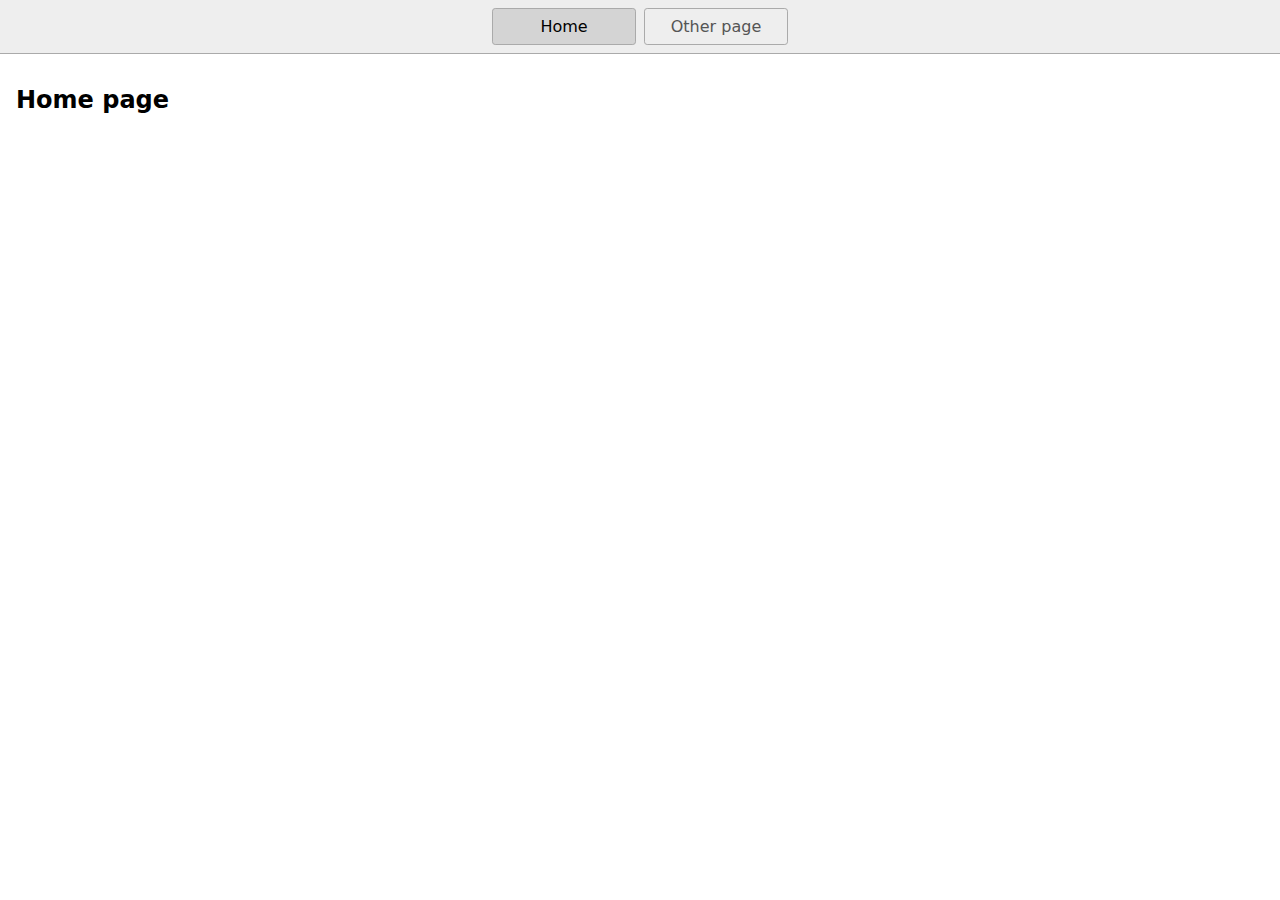
==== index.html @ 962a6b50 "Initial commit" ====
<!DOCTYPE html>
<html lang="en">
  <head>
    <title>Home</title>
    <meta charset="UTF-8" />
    <meta name="viewport" content="width=device-width" />
    <!--
      Need a visual blank slate?
      Remove all code in `styles.css`!
    -->
    <link rel="stylesheet" href="styles.css" />
    <script type="module" src="script.js"></script>
  </head>
  <body>
    <nav>
      <a href="/" aria-current="page">Home</a>
      <a href="/page2.html">Other page</a>
    </nav>
    <main>
      <h1>Home page</h1>
    </main>
  </body>
</html>
---- styles.css ----
* {
  box-sizing: border-box;
}

body {
  margin: 0;
  font-family: system-ui, sans-serif;
  color: black;
  background-color: white;
}

nav {
  display: flex;
  flex-wrap: wrap;
  align-items: center;
  justify-content: center;
  padding: 0.5rem;
  gap: 0.5rem;
  border-bottom: solid 1px #aaa;
  background-color: #eee;
}

nav a {
  display: inline-block;
  min-width: 9rem;
  padding: 0.5rem;
  border-radius: 0.2rem;
  border: solid 1px #aaa;
  text-align: center;
  text-decoration: none;
  color: #555;
}

nav a[aria-current='page'] {
  color: #000;
  background-color: #d4d4d4;
}

main {
  padding: 1rem;
}

h1 {
  font-weight: bold;
  font-size: 1.5rem;
}
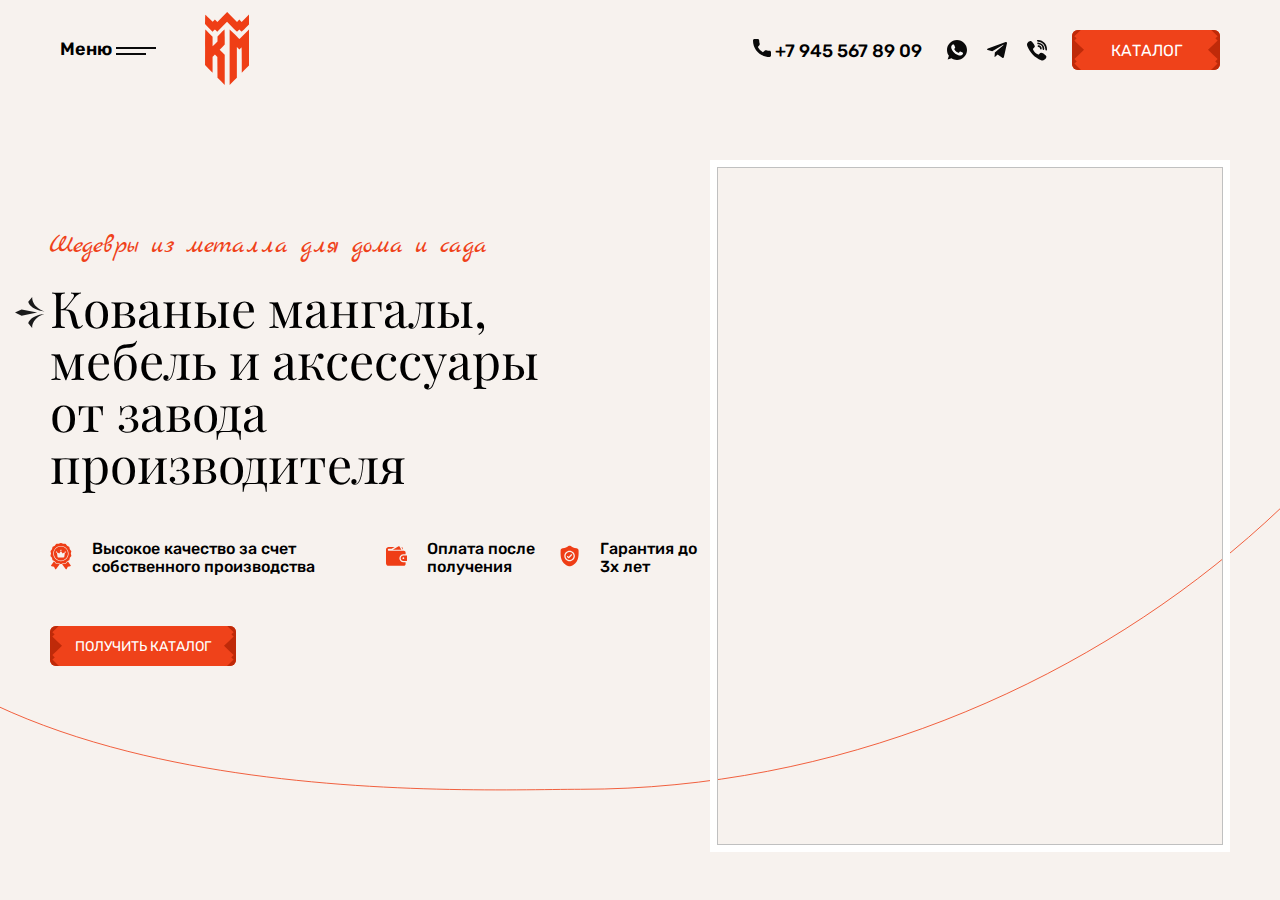
==== commit 93d342fa: "3 files modified" ====
--- a/index.html
+++ b/index.html
@@ -4,20 +4,147 @@
     <title>Home</title>
     <meta charset="UTF-8" />
     <meta name="viewport" content="width=device-width" />
-    <!--
-      Need a visual blank slate?
-      Remove all code in `styles.css`!
-    -->
     <link rel="stylesheet" href="styles.css" />
+    <link rel="preconnect" href="https://fonts.googleapis.com">
+    <link rel="preconnect" href="https://fonts.gstatic.com" crossorigin>
+    <link href="https://fonts.googleapis.com/css2?family=Marck+Script&family=Playfair+Display&family=Rubik:wght@500;600&display=swap" rel="stylesheet">
     <script type="module" src="script.js"></script>
   </head>
   <body>
-    <nav>
-      <a href="/" aria-current="page">Home</a>
-      <a href="/page2.html">Other page</a>
-    </nav>
     <main>
-      <h1>Home page</h1>
+      <!-- header -->
+      <header>
+        <div class="header__left"><a href="" class="menu">
+        <div class="menu__text">Меню</div>
+        <div class="menu__lines"><svg width="40" height="8" viewBox="0 0 40 8" fill="none" xmlns="http://www.w3.org/2000/svg">
+          <line y1="1" x2="40" y2="1" stroke="#0A0A0A" stroke-width="2"/>
+          <line y1="7" x2="30" y2="7" stroke="#0A0A0A" stroke-width="2"/>
+          </svg>
+        </div>
+      </a>
+      <a href="" class="logo"><svg width="44" height="73" viewBox="0 0 44 73" fill="none" xmlns="http://www.w3.org/2000/svg">
+        <path fill-rule="evenodd" clip-rule="evenodd" d="M17.2675 4.96808L12.3639 9.93616L11.1117 8.69728L9.85929 7.45812L8.74734 8.66014L7.63538 9.86188L4.07147 6.24732C2.11118 4.25915 0.440503 2.63305 0.358703 2.63364C0.276904 2.63422 0.162732 4.74786 0.104923 7.33089L0 12.027L3.77896 15.8817L7.55792 19.7363L8.72537 18.5828L9.89282 17.4294L11.0542 18.577L12.2156 19.7246L17.1241 14.7644L22.0327 9.80426L26.8773 14.6998C29.5417 17.3922 31.8576 19.5954 32.0235 19.5954C32.1891 19.5954 32.7669 19.1339 33.3071 18.57L34.2893 17.5446L35.327 18.57C35.8978 19.1339 36.4912 19.5954 36.6459 19.5954C36.8005 19.5954 38.5186 17.9813 40.4635 16.0086L44 12.4215V7.45812V2.49472L40.3106 6.21953L36.621 9.94435L35.4602 8.76952L34.2991 7.5947L33.1603 8.77479L32.0214 9.95488L27.0961 4.97744L22.1711 0L17.2675 4.96808ZM0.092494 35.3153L0.0378648 53.0825L3.80902 56.8804L7.58047 60.678V52.7721V44.866L8.74127 43.7189L9.90236 42.5719L11.1259 43.8099L12.3497 45.0479L12.4234 55.3531L12.4971 65.6584L16.1087 69.3127L19.7203 72.9671V57.9125V42.8579L17.1972 40.293L14.6742 37.7281L17.1972 35.1632L19.7203 32.5983V25.0732C19.7203 20.9346 19.6206 17.5481 19.4989 17.5481C19.3772 17.5481 17.7513 19.0964 15.8859 20.9889L12.4942 24.4298V26.9178V29.4058L10.0373 31.8788L7.58047 34.3519V29.5283V24.7047L4.03563 21.1264C2.08574 19.1584 0.413333 17.5481 0.318815 17.5481C0.224587 17.5481 0.122555 25.5432 0.092494 35.3153ZM24.6341 45.1853V72.9612L28.2471 69.3142L31.8602 65.6672V50.3207V34.9743L33.1372 36.2424L34.4141 37.5105L35.335 36.4495C35.8414 35.866 36.3724 35.3884 36.5149 35.3884C36.6635 35.3884 36.7739 40.7724 36.7739 48.0331V60.6777L40.387 57.0307L44 53.3837V35.396V17.4086L39.2383 22.2199L34.4769 27.0312L33.5297 26.1723C33.0088 25.7002 30.7945 23.5351 28.6084 21.3615L24.6341 17.4098V45.1853Z" fill="#EF3E16"/>
+        </svg>
+      </a></div>
+        <div class="header__right"><div class="phone">
+        <a href="tel:+79455678909" class="phone__img"> <svg width="18" height="18" viewBox="0 0 18 18" fill="none" xmlns="http://www.w3.org/2000/svg">
+          <path d="M16.5556 11.8149C15.4536 11.8149 14.3716 11.6426 13.3462 11.3037C12.8437 11.1323 12.226 11.2896 11.9194 11.6045L9.89547 13.1324C7.54831 11.8794 6.1025 10.4341 4.86669 8.10455L6.34958 6.13336C6.73484 5.74861 6.87303 5.18658 6.70747 4.65923C6.36716 3.62845 6.19428 2.54691 6.19428 1.44441C6.19433 0.647953 5.54638 0 4.74997 0H1.44436C0.647951 0 0 0.647953 0 1.44436C0 10.5733 7.42676 18 16.5556 18C17.352 18 18 17.352 18 16.5556V13.2593C18 12.4629 17.352 11.8149 16.5556 11.8149Z" fill="#0A0A0A"/>
+        </svg></a>            
+        <a href="tel:+79455678909" class="phone__number">+7 945 567 89 09</a>
+      </div>
+      <div class="contacts">
+        <a href="" class="contacts__item"><svg width="20" height="20" viewBox="0 0 20 20" fill="none" xmlns="http://www.w3.org/2000/svg">
+          <path d="M10.0025 0H9.9975C4.48375 0 0 4.485 0 10C0 12.1875 0.705 14.215 1.90375 15.8613L0.6575 19.5763L4.50125 18.3475C6.0825 19.395 7.96875 20 10.0025 20C15.5162 20 20 15.5137 20 10C20 4.48625 15.5162 0 10.0025 0Z" fill="#0A0A0A"/>
+          <path d="M15.8214 14.1207C15.5801 14.802 14.6226 15.367 13.8589 15.532C13.3364 15.6432 12.6539 15.732 10.3564 14.7795C7.41762 13.562 5.52512 10.5757 5.37762 10.382C5.23637 10.1882 4.19012 8.80074 4.19012 7.36574C4.19012 5.93074 4.91887 5.23199 5.21262 4.93199C5.45387 4.68574 5.85262 4.57324 6.23512 4.57324C6.35887 4.57324 6.47012 4.57949 6.57012 4.58449C6.86387 4.59699 7.01137 4.61449 7.20512 5.07824C7.44637 5.65949 8.03387 7.09449 8.10387 7.24199C8.17512 7.38949 8.24637 7.58949 8.14637 7.78324C8.05262 7.98324 7.97012 8.07199 7.82262 8.24199C7.67512 8.41199 7.53512 8.54199 7.38762 8.72449C7.25262 8.88324 7.10012 9.05324 7.27012 9.34699C7.44012 9.63449 8.02762 10.5932 8.89262 11.3632C10.0089 12.357 10.9139 12.6745 11.2376 12.8095C11.4789 12.9095 11.7664 12.8857 11.9426 12.6982C12.1664 12.457 12.4426 12.057 12.7239 11.6632C12.9239 11.3807 13.1764 11.3457 13.4414 11.4457C13.7114 11.5395 15.1401 12.2457 15.4339 12.392C15.7276 12.5395 15.9214 12.6095 15.9926 12.7332C16.0626 12.857 16.0626 13.4382 15.8214 14.1207Z" fill="#FAFAFA"/>
+          </svg></a>
+        <a href="" class="contacts__item"><svg width="20" height="16" viewBox="0 0 20 16" fill="none" xmlns="http://www.w3.org/2000/svg">
+          <path d="M7.84784 10.5451L7.517 15.0122C7.99034 15.0122 8.19534 14.817 8.44118 14.5827L10.6604 12.5467L15.2588 15.7794C16.1022 16.2306 16.6964 15.993 16.9239 15.0346L19.9423 1.45712L19.9431 1.45632C20.2106 0.259523 19.4923 -0.208475 18.6706 0.085124L0.928504 6.60589C-0.282359 7.05709 -0.264025 7.70508 0.722666 7.99868L5.25861 9.35308L15.7947 3.02431C16.2905 2.70911 16.7414 2.88351 16.3705 3.19871L7.84784 10.5451Z" fill="#0A0A0A"/>
+          </svg>
+          </a>
+        <a href="" class="contacts__item">
+        <svg width="20" height="21" viewBox="0 0 20 21" fill="none" xmlns="http://www.w3.org/2000/svg">
+        <path d="M17.2998 8.61897C17.3245 5.72332 14.8582 3.0688 11.8022 2.70172C11.7414 2.6945 11.6752 2.68355 11.6051 2.67192C11.4538 2.64685 11.2973 2.62109 11.1395 2.62109C10.5132 2.62109 10.3457 3.06106 10.3016 3.32348C10.2588 3.57861 10.2997 3.79285 10.4229 3.96057C10.6304 4.24261 10.9953 4.29267 11.2885 4.33282C11.3744 4.3447 11.4555 4.35573 11.5233 4.37097C14.2691 4.98451 15.1936 5.94908 15.6455 8.67147C15.6565 8.73798 15.6615 8.81998 15.6668 8.9069C15.6865 9.23234 15.7275 9.90938 16.4554 9.90938H16.4555C16.5161 9.90938 16.5812 9.90417 16.649 9.89382C17.3269 9.79081 17.3056 9.17193 17.2954 8.87457C17.2925 8.79081 17.2898 8.71159 17.2969 8.65892C17.2987 8.64564 17.2997 8.63228 17.2998 8.61897Z" fill="#0A0A0A"/>
+        <path d="M10.9617 1.63848C11.043 1.64434 11.12 1.64995 11.1841 1.65978C15.6929 2.35319 17.7664 4.4894 18.341 9.03343C18.3508 9.11069 18.3523 9.20488 18.3539 9.30464C18.3596 9.65965 18.3714 10.3982 19.1646 10.4135L19.1892 10.4137C19.438 10.4137 19.6358 10.3387 19.7774 10.1906C20.0243 9.93238 20.0071 9.54873 19.9931 9.24038C19.9898 9.16472 19.9865 9.09348 19.9873 9.03111C20.0446 4.38374 16.0218 0.16952 11.3786 0.0128364C11.3594 0.0121945 11.341 0.0132375 11.3224 0.0158449C11.3133 0.0171686 11.2964 0.0188534 11.2674 0.0188534C11.2212 0.0188534 11.1642 0.014842 11.1038 0.0107505C11.0307 0.00573625 10.9479 0 10.864 0C10.1246 0 9.98401 0.525569 9.96604 0.838857C9.92457 1.56295 10.625 1.61389 10.9617 1.63848Z" fill="#0A0A0A"/>
+        <path d="M18.1234 14.9057C18.0276 14.8325 17.9284 14.7567 17.8357 14.6819C17.3434 14.2858 16.8197 13.9206 16.3131 13.5674C16.208 13.4942 16.1029 13.4209 15.9982 13.3475C15.3494 12.8917 14.7661 12.6703 14.215 12.6703C13.4727 12.6703 12.8256 13.0804 12.2915 13.8891C12.0549 14.2476 11.7678 14.4219 11.414 14.4219C11.2048 14.4219 10.967 14.3622 10.7075 14.2444C8.61329 13.2947 7.1179 11.8387 6.26279 9.9167C5.84942 8.98775 5.98344 8.38055 6.71094 7.88635C7.12407 7.60595 7.89305 7.08395 7.83858 6.08436C7.77688 4.94923 5.27227 1.53367 4.21696 1.14577C3.77017 0.981464 3.30072 0.97994 2.81916 1.14196C1.60596 1.54979 0.735374 2.26602 0.301264 3.21307C-0.118244 4.12818 -0.0993105 5.20266 0.35606 6.32039C1.67243 9.55203 3.52315 12.3696 5.85704 14.6947C8.14152 16.9707 10.9493 18.8351 14.2024 20.2359C14.4956 20.362 14.8031 20.4308 15.0277 20.481C15.1042 20.4982 15.1703 20.5129 15.2185 20.5261C15.245 20.5333 15.2722 20.5372 15.2996 20.5375L15.3253 20.5376C15.3254 20.5376 15.3253 20.5376 15.3255 20.5376C16.8555 20.5376 18.6926 19.1395 19.2569 17.5455C19.7512 16.1498 18.8487 15.46 18.1234 14.9057Z" fill="#0A0A0A"/>
+        <path d="M11.6384 5.32868C11.3764 5.3353 10.8313 5.34882 10.64 5.90407C10.5505 6.16353 10.5612 6.38881 10.6719 6.57365C10.8343 6.84486 11.1454 6.92797 11.4284 6.97358C12.4548 7.13829 12.9819 7.70582 13.0873 8.75952C13.1363 9.25083 13.4671 9.59393 13.8919 9.59393H13.892C13.9234 9.59393 13.9555 9.59208 13.9874 9.58819C14.4983 9.52742 14.746 9.15203 14.7236 8.47263C14.7318 7.76354 14.3607 6.95854 13.7296 6.31732C13.0962 5.67414 12.3328 5.31191 11.6384 5.32868Z" fill="#0A0A0A"/>
+        </svg>
+        </a>
+        <a href="" class="menu__lines menu__adaptive"><svg width="40" height="8" viewBox="0 0 40 8" fill="none" xmlns="http://www.w3.org/2000/svg">
+          <line y1="1" x2="40" y2="1" stroke="#0A0A0A" stroke-width="2"/>
+          <line y1="7" x2="30" y2="7" stroke="#0A0A0A" stroke-width="2"/>
+          </svg>
+        </a>
+      </div>
+      <a href="" class="btn header__btn">
+        <svg class="btn-svg-left" width="12" height="40" viewBox="0 0 12 40" fill="none" xmlns="http://www.w3.org/2000/svg">
+          <path fill-rule="evenodd" clip-rule="evenodd" d="M7.16693 24.4742L2.33385 29.1103L3.53906 30.2942L4.74456 31.4783L3.57519 32.5296L2.40612 33.5809L5.92245 36.9504C7.85659 38.8038 9.4385 40.3833 9.43793 40.4607C9.43736 40.538 7.38117 40.6459 4.86832 40.7006L0.299845 40.7998L-3.45008 37.227L-7.2 33.6541L-6.07787 32.5504L-4.95574 31.4466L-6.07218 30.3486L-7.18862 29.2505L-2.36322 24.6097L-7.53783 19.9689L-2.30035 15.3885C-4.9196 12.8694 -7.06286 10.6799 -7.06286 10.5231C-7.06286 10.3665 -6.6139 9.8202 -6.06535 9.30945L-5.06783 8.38085L-6.06535 7.39978C-6.6139 6.86006 -7.06286 6.29901 -7.06286 6.15281C-7.06286 6.00661 -5.49262 4.38225 -3.57356 2.54336L-0.0839663 -0.800194L4.74456 -0.800194L9.57308 -0.800194L5.94948 2.68792L2.32589 6.17631L3.46879 7.2738L4.61169 8.37156L3.46367 9.44827L2.31564 10.525L7.15782 15.1816L12 19.838L7.16693 24.4742Z" fill="#BF2A09"/>
+        </svg>
+        
+        <div class="btn__text">КАТАЛОГ</div>
+
+        <svg class="btn-svg-right" width="12" height="40" viewBox="0 0 12 40" fill="none" xmlns="http://www.w3.org/2000/svg">
+          <path fill-rule="evenodd" clip-rule="evenodd" d="M4.83307 24.4742L9.66615 29.1103L8.46094 30.2942L7.25544 31.4783L8.42481 32.5296L9.59388 33.5809L6.07755 36.9504C4.14341 38.8038 2.5615 40.3833 2.56207 40.4607C2.56264 40.538 4.61883 40.6459 7.13168 40.7006L11.7002 40.7998L15.4501 37.227L19.2 33.6541L18.0779 32.5504L16.9557 31.4466L18.0722 30.3486L19.1886 29.2505L14.3632 24.6097L19.5378 19.9689L14.3003 15.3885C16.9196 12.8694 19.0629 10.6799 19.0629 10.5231C19.0629 10.3665 18.6139 9.8202 18.0653 9.30945L17.0678 8.38085L18.0653 7.39978C18.6139 6.86006 19.0629 6.29901 19.0629 6.15281C19.0629 6.00661 17.4926 4.38225 15.5736 2.54336L12.084 -0.800194L7.25544 -0.800194L2.42692 -0.800194L6.05052 2.68792L9.67411 6.17631L8.53121 7.2738L7.38831 8.37156L8.53633 9.44827L9.68436 10.525L4.84218 15.1816L-9.16269e-07 19.838L4.83307 24.4742Z" fill="#BF2A09"/>
+        </svg>
+      </a></div>
+      </header>
+      <!-- /header -->
+      <!-- hero section -->
+      <section>
+        <div class="hero container">
+          <div class="hero__content">
+            <div class="text__beauty">Шедевры из металла для дома и сада</div>
+            <div class="text__name"><svg class="text__name-point" width="30" height="32" viewBox="0 0 30 32" fill="none" xmlns="http://www.w3.org/2000/svg">
+              <g clip-path="url(#clip0_89_283)">
+              <path d="M17.1899 0.000643868L13.2899 4.75064C13.2899 4.75064 14.1199 12.2506 29.6699 14.4306C29.6699 14.4406 16.9899 10.8306 17.1899 0.000643868Z" fill="#1A1A1A"/>
+              <path d="M17.1899 31.0605L13.2899 26.3105C13.2899 26.3105 14.1199 18.8105 29.6699 16.6305C29.6699 16.6305 16.9899 20.2405 17.1899 31.0605Z" fill="#1A1A1A"/>
+              <path d="M-8.80125e-05 15.5309L6.55991 12.4009L22.1599 15.5309L6.55991 18.6709L-8.80125e-05 15.5309Z" fill="#1A1A1A"/>
+              </g>
+              <defs>
+              <clipPath id="clip0_89_283">
+              <rect width="29.67" height="31.06" fill="white" transform="translate(29.6699 31.0605) rotate(180)"/>
+              </clipPath>
+              </defs>
+              </svg>
+              Кованые мангалы, мебель и аксессуары от завода производителя</div>
+            <div class="hero__cards">
+              <div class="hero__card"><svg width="26" height="32" viewBox="0 0 26 32" fill="none" xmlns="http://www.w3.org/2000/svg">
+                <path d="M21.3479 22.6445L20.8375 22.8903L19.3522 24.7528C19.2121 24.9294 19.0338 25.072 18.8307 25.1698C18.6276 25.2676 18.4049 25.3181 18.1795 25.3175H15.7972L14.4512 25.9658L18.6474 31.483C18.7173 31.575 18.8076 31.6496 18.9111 31.7009C19.0147 31.7523 19.1287 31.779 19.2442 31.779C19.2683 31.779 19.2925 31.7778 19.3167 31.7755C19.444 31.7632 19.566 31.7185 19.6711 31.6458C19.7762 31.573 19.861 31.4746 19.9174 31.3599L21.2318 28.6864L24.1592 28.1338C24.2848 28.1101 24.4023 28.0547 24.5005 27.9728C24.5986 27.8909 24.6743 27.7853 24.7201 27.6659C24.766 27.5466 24.7806 27.4175 24.7625 27.291C24.7445 27.1644 24.6944 27.0445 24.617 26.9428L21.3479 22.6445Z" fill="#EF3E16"/>
+                <path d="M7.82056 25.3175C7.59514 25.318 7.37252 25.2675 7.16941 25.1697C6.96631 25.0719 6.788 24.9294 6.64787 24.7528L5.1625 22.8903L4.65218 22.6445L1.38306 26.9427C1.30566 27.0445 1.25555 27.1643 1.23749 27.2909C1.21944 27.4175 1.23404 27.5465 1.27991 27.6659C1.32578 27.7852 1.4014 27.8909 1.49958 27.9727C1.59776 28.0546 1.71524 28.1101 1.84087 28.1338L4.76831 28.6863L6.08262 31.3598C6.13902 31.4746 6.22382 31.573 6.32895 31.6457C6.43408 31.7185 6.55606 31.7631 6.68331 31.7755C6.70756 31.7778 6.73173 31.7789 6.75581 31.779C6.87138 31.779 6.98538 31.7522 7.08892 31.7009C7.19246 31.6495 7.28273 31.575 7.35268 31.483L11.5489 25.9657L10.2029 25.3175H7.82056Z" fill="#EF3E16"/>
+                <path d="M24.8012 13.0625L25.3694 10.573C25.3945 10.4632 25.3945 10.3491 25.3694 10.2392C25.3443 10.1294 25.2949 10.0266 25.2246 9.9385L23.6325 7.94213L23.0644 5.45269C23.0393 5.34285 22.9898 5.24007 22.9195 5.15198C22.8493 5.06389 22.7601 4.99276 22.6586 4.94388L20.358 3.83594L18.7659 1.83956C18.6957 1.75147 18.6065 1.68034 18.505 1.63146C18.4034 1.58257 18.2922 1.55719 18.1795 1.55719H15.6261L13.3255 0.449251C13.224 0.400378 13.1127 0.375 13 0.375C12.8874 0.375 12.7761 0.400378 12.6746 0.449251L10.374 1.55719H7.82054C7.70788 1.5572 7.59667 1.58259 7.49517 1.63147C7.39366 1.68036 7.30448 1.75148 7.23423 1.83956L5.64211 3.83594L3.34154 4.94375C3.24003 4.99263 3.15083 5.06376 3.08057 5.15184C3.01032 5.23993 2.96081 5.34272 2.93573 5.45256L2.36754 7.94213L0.775482 9.9385C0.705224 10.0266 0.655715 10.1294 0.630634 10.2392C0.605553 10.3491 0.605544 10.4632 0.630607 10.573L1.19886 13.0625L0.630607 15.552C0.605544 15.6619 0.605553 15.7759 0.630634 15.8858C0.655715 15.9956 0.705224 16.0984 0.775482 16.1865L2.36754 18.1829L2.93573 20.6723C2.96081 20.7822 3.01032 20.8849 3.08057 20.973C3.15083 21.0611 3.24003 21.1322 3.34154 21.1811L5.64211 22.2891L7.23423 24.2854C7.30448 24.3735 7.39366 24.4446 7.49517 24.4935C7.59667 24.5424 7.70788 24.5678 7.82054 24.5678H10.374L12.6746 25.6758C12.7761 25.7246 12.8874 25.75 13 25.75C13.1127 25.75 13.224 25.7246 13.3255 25.6758L15.6261 24.5678H18.1795C18.2922 24.5678 18.4034 24.5424 18.505 24.4935C18.6065 24.4447 18.6957 24.3735 18.7659 24.2854L20.358 22.2891L22.6586 21.1812C22.7601 21.1324 22.8493 21.0612 22.9195 20.9731C22.9898 20.8851 23.0393 20.7823 23.0644 20.6724L23.6325 18.183L25.2246 16.1866C25.2949 16.0985 25.3443 15.9957 25.3694 15.8859C25.3945 15.7761 25.3945 15.662 25.3694 15.5521L24.8012 13.0625ZM13 22.25C7.96879 22.25 3.87504 18.1566 3.87504 13.125C3.87504 8.09344 7.96879 4 13 4C18.0313 4 22.125 8.09375 22.125 13.125C22.125 18.1562 18.0316 22.25 13 22.25Z" fill="#EF3E16"/>
+                <path d="M13 4.75C8.382 4.75 4.625 8.507 4.625 13.125C4.625 17.743 8.382 21.5 13 21.5C17.618 21.5 21.375 17.743 21.375 13.125C21.375 8.507 17.618 4.75 13 4.75ZM13 8.52038C13.1483 8.52038 13.2933 8.56436 13.4167 8.64677C13.54 8.72918 13.6361 8.84632 13.6929 8.98336C13.7497 9.12041 13.7645 9.27121 13.7356 9.41669C13.7066 9.56218 13.6352 9.69582 13.5303 9.8007C13.4254 9.90559 13.2918 9.97703 13.1463 10.006C13.0008 10.0349 12.85 10.0201 12.713 9.96328C12.5759 9.90652 12.4588 9.81039 12.3764 9.68705C12.294 9.56372 12.25 9.41871 12.25 9.27038C12.25 9.07146 12.329 8.8807 12.4697 8.74004C12.6103 8.59939 12.8011 8.52038 13 8.52038ZM7.75 12C7.60166 12 7.45666 11.956 7.33332 11.8736C7.20999 11.7912 7.11386 11.6741 7.05709 11.537C7.00032 11.4 6.98547 11.2492 7.01441 11.1037C7.04335 10.9582 7.11478 10.8246 7.21967 10.7197C7.32456 10.6148 7.4582 10.5433 7.60368 10.5144C7.74917 10.4855 7.89997 10.5003 8.03701 10.5571C8.17406 10.6139 8.29119 10.71 8.3736 10.8333C8.45601 10.9567 8.5 11.1017 8.5 11.25C8.5 11.4489 8.42098 11.6397 8.28033 11.7803C8.13968 11.921 7.94891 12 7.75 12ZM17.6649 12.8414L16.9513 17.1233C16.9221 17.2984 16.8317 17.4575 16.6962 17.5723C16.5608 17.687 16.389 17.75 16.2114 17.75H9.78856C9.61102 17.75 9.43924 17.687 9.30377 17.5723C9.16831 17.4575 9.07794 17.2984 9.04875 17.1233L8.33506 12.8414C8.31109 12.6977 8.3295 12.5501 8.38804 12.4167C8.44657 12.2833 8.54269 12.1698 8.66467 12.0901C8.78664 12.0104 8.92918 11.968 9.07487 11.968C9.22056 11.968 9.3631 12.0104 9.48506 12.0901L11.0226 13.0943L12.3594 10.9006C12.4264 10.7907 12.5205 10.6999 12.6326 10.6369C12.7448 10.574 12.8712 10.5409 12.9999 10.5409C13.1285 10.5409 13.255 10.574 13.3671 10.6369C13.4793 10.6999 13.5734 10.7907 13.6403 10.9006L14.9772 13.0943L16.5147 12.0901C16.6367 12.0104 16.7793 11.968 16.9249 11.968C17.0706 11.968 17.2132 12.0104 17.3351 12.0901C17.4571 12.1698 17.5532 12.2833 17.6118 12.4167C17.6703 12.5501 17.6887 12.6977 17.6647 12.8414H17.6649ZM18.25 12C18.1017 12 17.9567 11.956 17.8333 11.8736C17.71 11.7912 17.6139 11.6741 17.5571 11.537C17.5003 11.4 17.4855 11.2492 17.5144 11.1037C17.5434 10.9582 17.6148 10.8246 17.7197 10.7197C17.8246 10.6148 17.9582 10.5433 18.1037 10.5144C18.2492 10.4855 18.4 10.5003 18.537 10.5571C18.6741 10.6139 18.7912 10.71 18.8736 10.8333C18.956 10.9567 19 11.1017 19 11.25C19 11.4489 18.921 11.6397 18.7803 11.7803C18.6397 11.921 18.4489 12 18.25 12Z" fill="#EF3E16"/>
+                </svg>
+                <div class="card__text">Высокое качество за счет собственного производства</div>
+                </div>
+              <div class="hero__card">
+                <svg width="22" height="22" viewBox="0 0 22 22" fill="none" xmlns="http://www.w3.org/2000/svg">
+                <g clip-path="url(#clip0_89_219)">
+                <path d="M15.8308 4.5917L13.8847 1.25778C13.7921 1.0992 13.64 0.983697 13.4621 0.937863C13.2852 0.893863 13.0955 0.91953 12.9378 1.01395L6.98865 4.58345L15.8308 4.5917Z" fill="#EF3E16"/>
+                <path d="M2.75 5.49967C2.24583 5.49967 1.83333 5.08717 1.83333 4.58301C1.83333 4.07884 2.24583 3.66634 2.75 3.66634H5.83917L8.90083 1.83301H2.75C1.39333 1.83301 0.265833 2.82301 0.0458333 4.12467C0.0275 4.19801 0 4.27134 0 4.35384V18.333C0 19.8455 1.2375 21.083 2.75 21.083H18.3333C19.3417 21.083 20.1667 20.258 20.1667 19.2497V17.4163H17.875C15.6017 17.4163 13.75 15.5647 13.75 13.2913C13.75 11.018 15.6017 9.16634 17.875 9.16634H20.1667V7.33301C20.1667 6.32467 19.3417 5.49967 18.3333 5.49967H2.75ZM17.4167 3.66634C17.4167 2.74051 16.7292 1.97051 15.8308 1.85134L17.4167 4.58301V3.66634Z" fill="#EF3E16"/>
+                <path d="M21.3125 10.542H17.875C16.3588 10.542 15.125 11.7758 15.125 13.292C15.125 14.8082 16.3588 16.042 17.875 16.042H21.3125C21.692 16.042 22 15.734 22 15.3545V11.2295C22 10.85 21.692 10.542 21.3125 10.542ZM17.875 14.2087C17.369 14.2087 16.9583 13.798 16.9583 13.292C16.9583 12.786 17.369 12.3753 17.875 12.3753C18.381 12.3753 18.7917 12.786 18.7917 13.292C18.7917 13.798 18.381 14.2087 17.875 14.2087Z" fill="#EF3E16"/>
+                </g>
+                <defs>
+                <clipPath id="clip0_89_219">
+                <rect width="22" height="22" fill="white"/>
+                </clipPath>
+                </defs>
+                </svg>                
+                <div class="card__text">Оплата после получения </div>
+              </div>
+              <div class="hero__card">
+                <svg width="26" height="26" viewBox="0 0 26 26" fill="none" xmlns="http://www.w3.org/2000/svg">
+                <g clip-path="url(#clip0_89_225)">
+                <path d="M12.9998 8.04688C10.2682 8.04688 8.0459 10.2692 8.0459 13.0006C8.0459 15.7323 10.2682 17.9546 12.9998 17.9546C15.7313 17.9546 17.9536 15.7323 17.9536 13.0006C17.9536 10.2692 15.7313 8.04688 12.9998 8.04688ZM15.941 12.0677L12.3921 15.6167C12.2431 15.7656 12.0477 15.8402 11.8525 15.8402C11.6573 15.8402 11.4621 15.7658 11.3132 15.6167L9.95694 14.2604C9.659 13.9627 9.659 13.4797 9.95694 13.1817C10.2547 12.8838 10.7377 12.8838 11.0356 13.1817L11.8525 13.9986L14.8623 10.989C15.16 10.6911 15.6431 10.6911 15.941 10.989C16.2389 11.2868 16.2389 11.7698 15.941 12.0677Z" fill="#EF3E16"/>
+                <path d="M24.0443 7.05446L24.0435 7.03422C24.0322 6.78448 24.0247 6.52026 24.0201 6.22629C23.9989 4.79272 22.8593 3.6069 21.4255 3.52676C18.4362 3.35993 16.1237 2.38517 14.1478 0.459262L14.1309 0.443194C13.4864 -0.147731 12.5142 -0.147731 11.8695 0.443194L11.8527 0.459262C9.87678 2.38517 7.56426 3.35993 4.57492 3.52696C3.14134 3.6069 2.00155 4.79272 1.98032 6.22649C1.97596 6.51848 1.96822 6.7827 1.95692 7.03422L1.95572 7.08124C1.8976 10.1295 1.8254 13.9232 3.09453 17.3666C3.79237 19.2602 4.84926 20.9062 6.23562 22.2592C7.8146 23.8001 9.88274 25.0234 12.3825 25.895C12.4638 25.9234 12.5483 25.9464 12.6344 25.9637C12.7558 25.9879 12.878 26 13.0002 26C13.1224 26 13.2448 25.9879 13.366 25.9637C13.4521 25.9464 13.5372 25.9232 13.6189 25.8946C16.1157 25.0214 18.1817 23.7975 19.7593 22.2569C21.145 20.9034 22.2019 19.257 22.9004 17.363C24.1742 13.9093 24.1022 10.1085 24.0443 7.05446ZM12.9998 19.48C9.4269 19.48 6.52027 16.5733 6.52027 13.0004C6.52027 9.42748 9.4269 6.52086 12.9998 6.52086C16.5726 6.52086 19.4794 9.42748 19.4794 13.0004C19.4794 16.5733 16.5726 19.48 12.9998 19.48Z" fill="#EF3E16"/>
+                </g>
+                <defs>
+                <clipPath id="clip0_89_225">
+                <rect width="26" height="26" fill="white"/>
+                </clipPath>
+                </defs>
+                </svg>
+                <div class="card__text">Гарантия до 3х лет</div>
+              </div>
+            </div>
+            <a href="" class="btn hero__btn">
+            <svg class="btn-svg-left" width="12" height="40" viewBox="0 0 12 40" fill="none" xmlns="http://www.w3.org/2000/svg">
+              <path fill-rule="evenodd" clip-rule="evenodd" d="M7.16693 24.4742L2.33385 29.1103L3.53906 30.2942L4.74456 31.4783L3.57519 32.5296L2.40612 33.5809L5.92245 36.9504C7.85659 38.8038 9.4385 40.3833 9.43793 40.4607C9.43736 40.538 7.38117 40.6459 4.86832 40.7006L0.299845 40.7998L-3.45008 37.227L-7.2 33.6541L-6.07787 32.5504L-4.95574 31.4466L-6.07218 30.3486L-7.18862 29.2505L-2.36322 24.6097L-7.53783 19.9689L-2.30035 15.3885C-4.9196 12.8694 -7.06286 10.6799 -7.06286 10.5231C-7.06286 10.3665 -6.6139 9.8202 -6.06535 9.30945L-5.06783 8.38085L-6.06535 7.39978C-6.6139 6.86006 -7.06286 6.29901 -7.06286 6.15281C-7.06286 6.00661 -5.49262 4.38225 -3.57356 2.54336L-0.0839663 -0.800194L4.74456 -0.800194L9.57308 -0.800194L5.94948 2.68792L2.32589 6.17631L3.46879 7.2738L4.61169 8.37156L3.46367 9.44827L2.31564 10.525L7.15782 15.1816L12 19.838L7.16693 24.4742Z" fill="#BF2A09"/>
+            </svg>
+            
+            <div class="btn__text">ПОЛУЧИТЬ КАТАЛОГ</div>
+    
+            <svg class="btn-svg-right" width="12" height="40" viewBox="0 0 12 40" fill="none" xmlns="http://www.w3.org/2000/svg">
+              <path fill-rule="evenodd" clip-rule="evenodd" d="M4.83307 24.4742L9.66615 29.1103L8.46094 30.2942L7.25544 31.4783L8.42481 32.5296L9.59388 33.5809L6.07755 36.9504C4.14341 38.8038 2.5615 40.3833 2.56207 40.4607C2.56264 40.538 4.61883 40.6459 7.13168 40.7006L11.7002 40.7998L15.4501 37.227L19.2 33.6541L18.0779 32.5504L16.9557 31.4466L18.0722 30.3486L19.1886 29.2505L14.3632 24.6097L19.5378 19.9689L14.3003 15.3885C16.9196 12.8694 19.0629 10.6799 19.0629 10.5231C19.0629 10.3665 18.6139 9.8202 18.0653 9.30945L17.0678 8.38085L18.0653 7.39978C18.6139 6.86006 19.0629 6.29901 19.0629 6.15281C19.0629 6.00661 17.4926 4.38225 15.5736 2.54336L12.084 -0.800194L7.25544 -0.800194L2.42692 -0.800194L6.05052 2.68792L9.67411 6.17631L8.53121 7.2738L7.38831 8.37156L8.53633 9.44827L9.68436 10.525L4.84218 15.1816L-9.16269e-07 19.838L4.83307 24.4742Z" fill="#BF2A09"/>
+            </svg>
+          </a>
+          </div>
+
+          <img class="hero__img">
+          </img>
+        </div>
+        <div class="hero__line-comtainer"><svg class="hero__line" width="1839" height="916" viewBox="0 0 1839 916" fill="none" xmlns="http://www.w3.org/2000/svg">
+          <path d="M1838.5 -66.0003C1838.5 185.387 1704.75 430.508 1494.9 612.796C1285.07 795.082 999.18 914.5 695 914.5C685.832 914.5 674.621 914.631 661.628 914.783C559.795 915.974 348.495 918.447 153.122 869.077C42.9753 841.244 -62.0615 796.943 -139.555 726.684C-217.031 656.44 -267 560.229 -267 428.5C-267 296.616 -265.725 195.623 -254.311 118.299C-242.898 40.981 -221.357 -12.5881 -180.894 -49.6944C-140.422 -86.8084 -80.941 -107.525 6.52289 -118.95C93.9833 -130.375 209.341 -132.5 361.5 -132.5C486.251 -132.5 621.925 -134.034 758.808 -135.581C955.854 -137.808 1155.4 -140.063 1328.48 -137.813C1475.12 -135.907 1602.73 -130.766 1693.67 -119.637C1739.14 -114.072 1775.41 -107.012 1800.31 -98.1242C1812.76 -93.6794 1822.33 -88.789 1828.77 -83.4247C1835.22 -78.0649 1838.5 -72.2714 1838.5 -66.0003Z" stroke="#EF421A"/>
+          </svg></div>
+      </section>
     </main>
   </body>
 </html>
--- a/styles.css
+++ b/styles.css
@@ -1,46 +1,231 @@
+/* 
+font-family: 'Marck Script', cursive;
+font-family: 'Playfair Display', serif;
+font-family: 'Rubik', sans-serif;
+*/
+
+:root {
+  --primary-color: #EF421A;
+  --background-color: #F7F2EE;
+  --Madelyn-Fill: 'Marck Script', cursive;
+  --Viaoda-Libre: 'Playfair Display', serif;
+  --Gilroy: 'Rubik', sans-serif;
+}
+
 * {
+  margin: 0;
+  padding: 0;
   box-sizing: border-box;
+  font-family: 'Rubik';
 }
 
 body {
-  margin: 0;
-  font-family: system-ui, sans-serif;
+  background-color: var(--background-color);
+  overflow-x: hidden;
+}
+
+header {
+  height: 100px;
+  display: flex;
+  padding: 0 60px;
+  justify-content: space-between;
+}
+
+.header__right, .header__left {
+  display: flex;
+  align-items: center;
+}
+
+.menu {
+  display: flex;
+  text-decoration: none;
+}
+
+.menu__text {
+  font-weight: 600;
+  font-size: 18px;
+  line-height: 110%;
   color: black;
-  background-color: white;
-}
-
-nav {
-  display: flex;
-  flex-wrap: wrap;
+}
+
+.menu__lines {
+  margin: 0 4px;
+}
+
+/* change margin-left/margin-right in .logo to make site responsive*/
+.logo {
+  margin-left: 45px;
+}
+
+.phone__number {
+  font-weight: 500;
+  font-size: 18px;
+  text-decoration: none;
+  color: black;
+}
+
+.contacts {
+  display: flex;
+  padding: 25px;
+  gap: 20px;
+}
+
+.contacts__item {
+  display: flex;
   align-items: center;
-  justify-content: center;
-  padding: 0.5rem;
-  gap: 0.5rem;
-  border-bottom: solid 1px #aaa;
-  background-color: #eee;
-}
-
-nav a {
-  display: inline-block;
-  min-width: 9rem;
-  padding: 0.5rem;
-  border-radius: 0.2rem;
-  border: solid 1px #aaa;
-  text-align: center;
+}
+
+.menu__adaptive {
+  display: none;
+}
+
+.btn {
+  overflow: hidden;
+  align-items: center;
   text-decoration: none;
-  color: #555;
-}
-
-nav a[aria-current='page'] {
-  color: #000;
-  background-color: #d4d4d4;
-}
-
-main {
-  padding: 1rem;
-}
-
-h1 {
-  font-weight: bold;
-  font-size: 1.5rem;
-}
+  display: flex;
+  justify-content: space-between;
+  width: 148px;
+  height: 40px;
+  background-color: var(--primary-color);
+  border-radius: 6px;
+  border: none;
+  cursor: pointer;
+}
+
+.btn-svg-left {
+  position: relative;
+  left: 0;
+}
+
+.btn-svg-right {
+  position: relative;
+  right: 0;
+}
+
+.btn__text {
+  display: flex;
+  color: white;
+  text-decoration: none !important;
+}
+
+@media (max-width:900px) {
+  .phone__number {
+    display: none;
+  }
+}
+
+@media (max-width:650px) {
+  .header__btn {
+    display: none;
+  }
+}
+
+@media (max-width:550px) {
+  header {
+    padding: 0 20px;
+    height: 70px;
+  }
+  .menu {
+    display: none;
+  }
+  .logo {
+    margin-left: 0;
+  }
+  .logo>svg {
+    height: 50px;
+  }
+  .contacts {
+    padding: 0;
+    padding-left: 25px;
+  }
+  .menu__adaptive {
+    display: block;
+  }
+}
+
+.hero {
+  display: flex;
+  justify-content: space-between;
+}
+
+.container {
+  padding: 60px 50px 0;
+}
+
+.hero__content {
+  padding-top: 70px;
+  width: 500px;
+}
+
+.text__beauty {
+  font-family: var(--Madelyn-Fill);
+  font-weight: 300;
+  font-size: 26px;
+  color: var(--primary-color);
+
+  margin-bottom: 20px;
+}
+
+.text__name {
+  font-family: var(--Viaoda-Libre);
+  font-weight: 400;
+  font-size: 50px;
+  line-height: 52px;
+
+  margin-bottom: 50px;
+}
+
+.text__name-point {
+  position: absolute;
+  transform: translate(-35px, 15px);
+}
+
+.hero__cards {
+  display: flex;
+  width: 650px;
+  margin-bottom: 50px;
+}
+
+.hero__card {
+  display: flex;
+}
+
+.hero__card svg {
+  width: 32px;
+  height: 32px;
+
+  margin-right: 20px;
+}
+
+.card__text {
+  font-weight: 500;
+  font-size: 16px;
+  line-height: 18px;
+}
+
+.hero__btn {
+  width: 186px;
+  height: 40px;
+  font-size: 14px;
+}
+
+.hero__img {
+  width: 520px;
+  height: 692px;
+  border: 7px solid white;
+}
+
+.hero__line {
+  max-width: 120%;
+  overflow: hidden;
+  position: absolute;
+  top: -50px;
+  z-index: -9;
+}
+
+@media (max-width: 1300px) {
+  .hero_cards {
+    flex-direction: column;
+  }
+}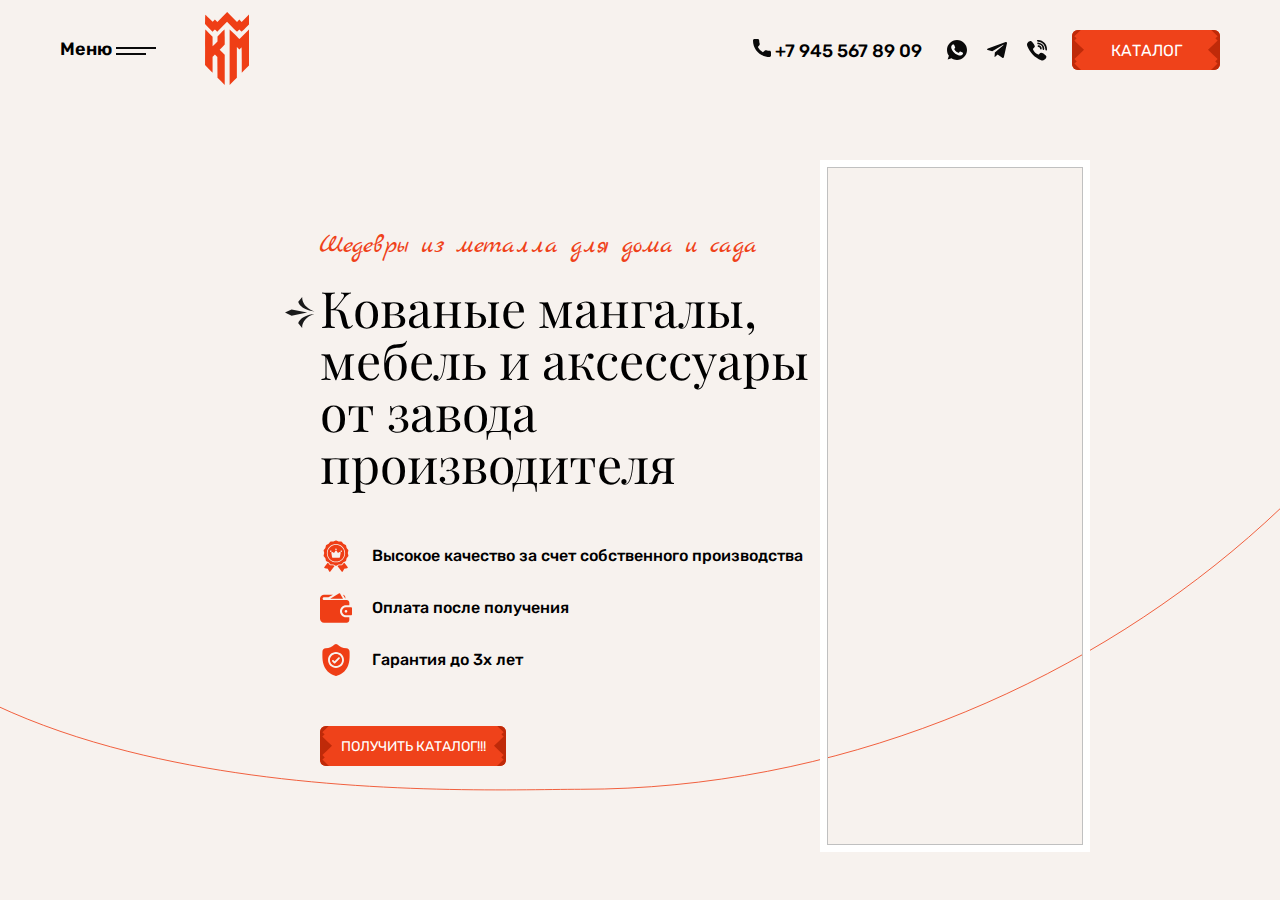
==== commit 65b936f5: "1 file modified" ====
--- a/index.html
+++ b/index.html
@@ -130,7 +130,7 @@
               <path fill-rule="evenodd" clip-rule="evenodd" d="M7.16693 24.4742L2.33385 29.1103L3.53906 30.2942L4.74456 31.4783L3.57519 32.5296L2.40612 33.5809L5.92245 36.9504C7.85659 38.8038 9.4385 40.3833 9.43793 40.4607C9.43736 40.538 7.38117 40.6459 4.86832 40.7006L0.299845 40.7998L-3.45008 37.227L-7.2 33.6541L-6.07787 32.5504L-4.95574 31.4466L-6.07218 30.3486L-7.18862 29.2505L-2.36322 24.6097L-7.53783 19.9689L-2.30035 15.3885C-4.9196 12.8694 -7.06286 10.6799 -7.06286 10.5231C-7.06286 10.3665 -6.6139 9.8202 -6.06535 9.30945L-5.06783 8.38085L-6.06535 7.39978C-6.6139 6.86006 -7.06286 6.29901 -7.06286 6.15281C-7.06286 6.00661 -5.49262 4.38225 -3.57356 2.54336L-0.0839663 -0.800194L4.74456 -0.800194L9.57308 -0.800194L5.94948 2.68792L2.32589 6.17631L3.46879 7.2738L4.61169 8.37156L3.46367 9.44827L2.31564 10.525L7.15782 15.1816L12 19.838L7.16693 24.4742Z" fill="#BF2A09"/>
             </svg>
             
-            <div class="btn__text">ПОЛУЧИТЬ КАТАЛОГ</div>
+            <div class="btn__text">ПОЛУЧИТЬ КАТАЛОГ!!!</div>
     
             <svg class="btn-svg-right" width="12" height="40" viewBox="0 0 12 40" fill="none" xmlns="http://www.w3.org/2000/svg">
               <path fill-rule="evenodd" clip-rule="evenodd" d="M4.83307 24.4742L9.66615 29.1103L8.46094 30.2942L7.25544 31.4783L8.42481 32.5296L9.59388 33.5809L6.07755 36.9504C4.14341 38.8038 2.5615 40.3833 2.56207 40.4607C2.56264 40.538 4.61883 40.6459 7.13168 40.7006L11.7002 40.7998L15.4501 37.227L19.2 33.6541L18.0779 32.5504L16.9557 31.4466L18.0722 30.3486L19.1886 29.2505L14.3632 24.6097L19.5378 19.9689L14.3003 15.3885C16.9196 12.8694 19.0629 10.6799 19.0629 10.5231C19.0629 10.3665 18.6139 9.8202 18.0653 9.30945L17.0678 8.38085L18.0653 7.39978C18.6139 6.86006 19.0629 6.29901 19.0629 6.15281C19.0629 6.00661 17.4926 4.38225 15.5736 2.54336L12.084 -0.800194L7.25544 -0.800194L2.42692 -0.800194L6.05052 2.68792L9.67411 6.17631L8.53121 7.2738L7.38831 8.37156L8.53633 9.44827L9.68436 10.525L4.84218 15.1816L-9.16269e-07 19.838L4.83307 24.4742Z" fill="#BF2A09"/>
--- a/styles.css
+++ b/styles.css
@@ -150,7 +150,7 @@
 }
 
 .container {
-  padding: 60px 50px 0;
+  padding: 60px 190px 0 320px;
 }
 
 .hero__content {
@@ -208,6 +208,8 @@
   width: 186px;
   height: 40px;
   font-size: 14px;
+  
+  margin-bottom: 100px;
 }
 
 .hero__img {
@@ -225,7 +227,26 @@
 }
 
 @media (max-width: 1300px) {
-  .hero_cards {
+  .hero__cards {
     flex-direction: column;
+    gap: 20px;
+  }
+  .hero__card {
+    align-items: center;
+  }
+}
+
+@media (max-width: 1150px) {
+  .hero__content, .hero__cards {
+    width: 350px;
+  }
+}
+
+@media (max-width: 1000px) {
+  .hero {
+    display: block;
+  }
+  .hero__content, .hero__cards {
+    width: 500px;
   }
 }